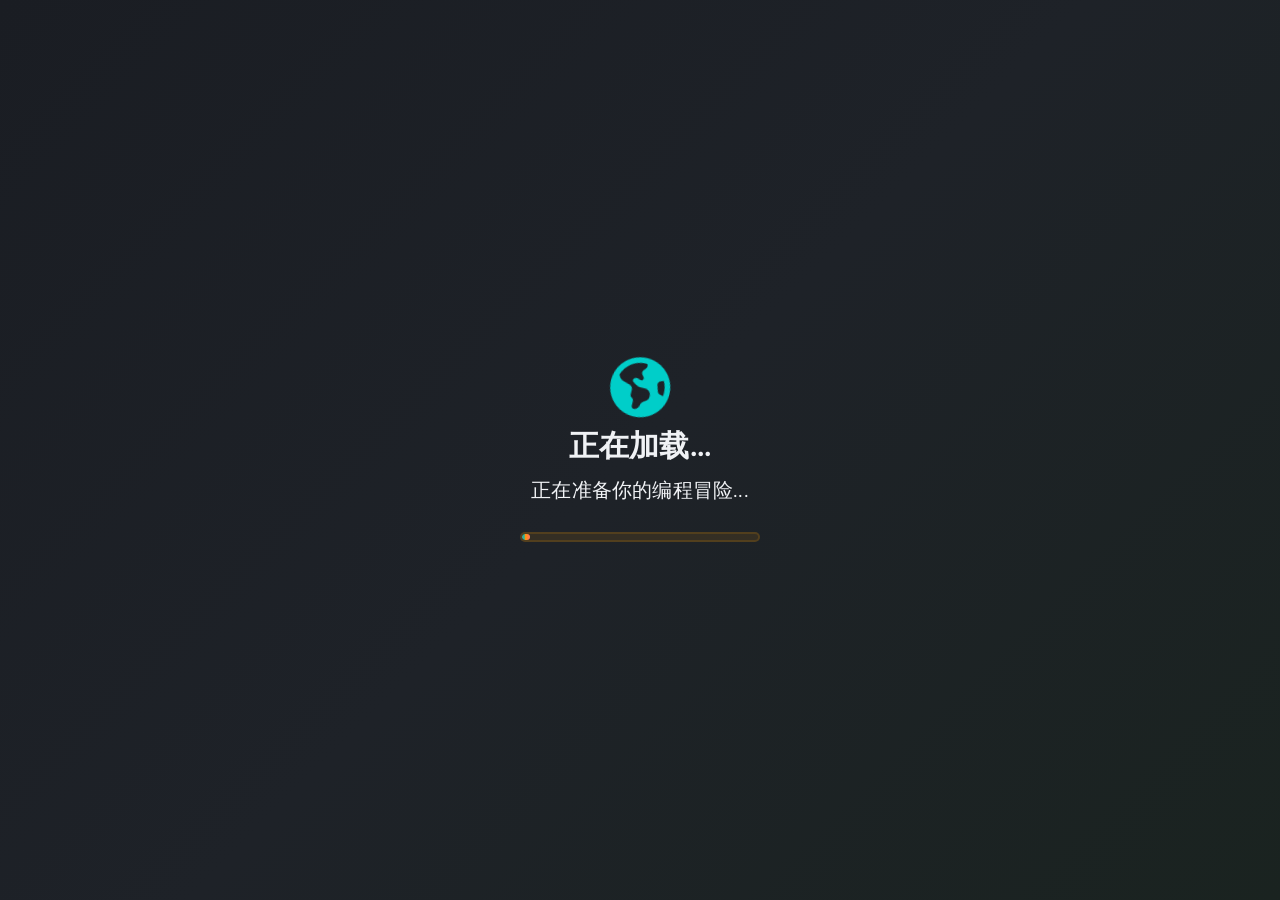
==== 开始学习.html @ da090f24 "增加双平台发布包与自动发布流程" ====
<!DOCTYPE html>
<html lang="zh-CN">
<head>
  <meta charset="UTF-8">
  <meta name="viewport" content="width=device-width, initial-scale=1.0">
  <title>开始学习 - EasyLearningCS</title>
  <meta http-equiv="refresh" content="0; url=V2.0/index.html">
  <style>
    body {
      margin: 0;
      min-height: 100vh;
      display: flex;
      align-items: center;
      justify-content: center;
      background: linear-gradient(135deg, #f6f8ff 0%, #eefbff 100%);
      font-family: -apple-system, BlinkMacSystemFont, "Segoe UI", "PingFang SC", "Hiragino Sans GB", "Microsoft YaHei", sans-serif;
      color: #1f2d3d;
    }
    .card {
      width: min(92vw, 560px);
      background: #fff;
      border-radius: 20px;
      box-shadow: 0 20px 60px rgba(64, 94, 160, 0.18);
      padding: 32px 28px;
      text-align: center;
    }
    h1 { margin: 0 0 12px; font-size: 28px; }
    p { margin: 0 0 18px; line-height: 1.7; color: #50627a; }
    a {
      display: inline-block;
      padding: 12px 22px;
      border-radius: 999px;
      background: linear-gradient(135deg, #6c5ce7, #00cec9);
      color: #fff;
      text-decoration: none;
      font-weight: 700;
    }
    .tip { margin-top: 16px; font-size: 14px; color: #7b8ba3; }
  </style>
</head>
<body>
  <div class="card">
    <h1>🌈 EasyLearningCS</h1>
    <p>正在为你打开课程主页……如果浏览器没有自动跳转，请点击下面的按钮。</p>
    <a href="V2.0/index.html">点击开始学习</a>
    <div class="tip">建议先解压整个 ZIP，再双击这个文件打开。</div>
  </div>
</body>
</html>
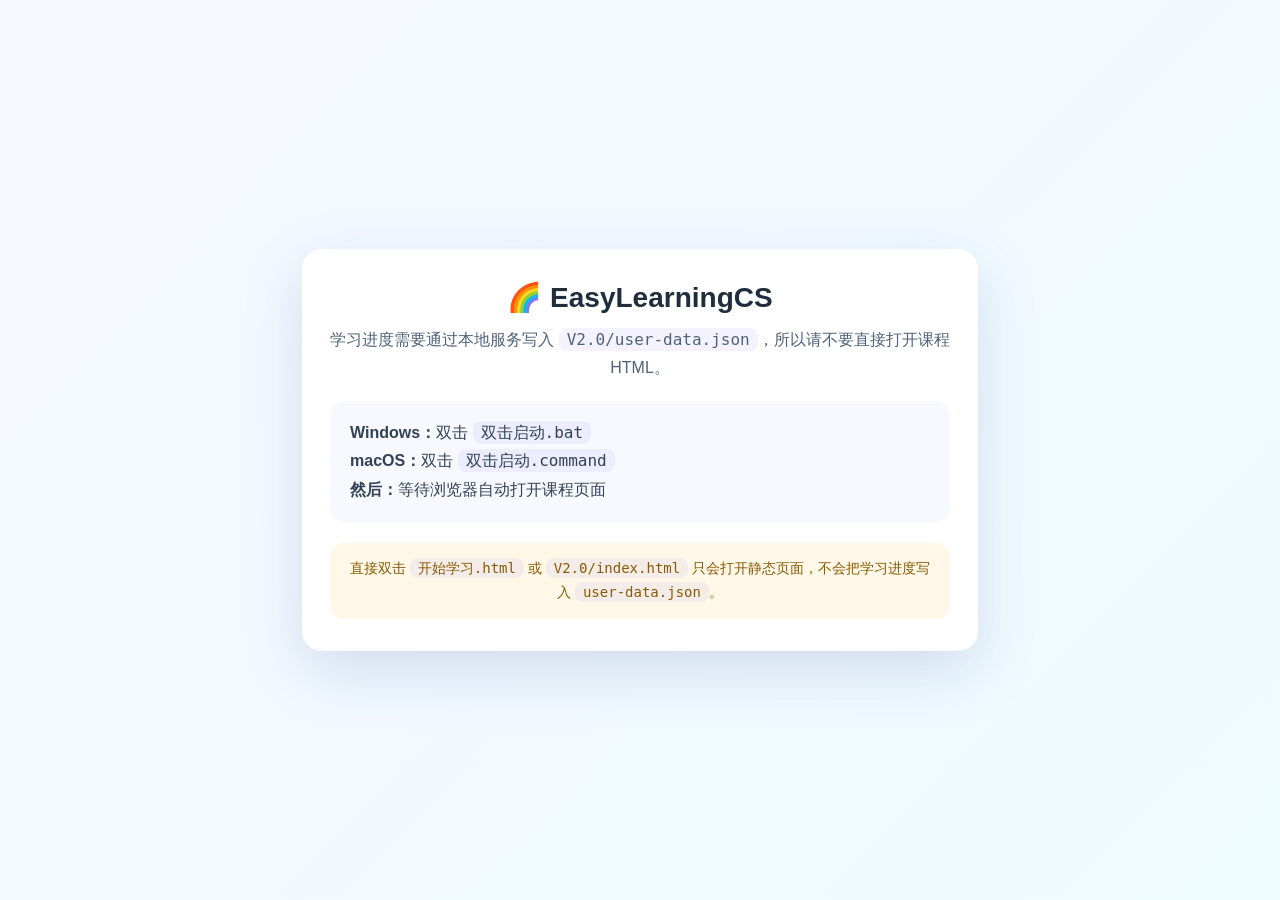
==== commit e96e3d45: "修正发布包数据保存与下载说明" ====
--- a/开始学习.html
+++ b/开始学习.html
@@ -4,7 +4,6 @@
   <meta charset="UTF-8">
   <meta name="viewport" content="width=device-width, initial-scale=1.0">
   <title>开始学习 - EasyLearningCS</title>
-  <meta http-equiv="refresh" content="0; url=V2.0/index.html">
   <style>
     body {
       margin: 0;
@@ -17,7 +16,7 @@
       color: #1f2d3d;
     }
     .card {
-      width: min(92vw, 560px);
+      width: min(92vw, 620px);
       background: #fff;
       border-radius: 20px;
       box-shadow: 0 20px 60px rgba(64, 94, 160, 0.18);
@@ -25,25 +24,43 @@
       text-align: center;
     }
     h1 { margin: 0 0 12px; font-size: 28px; }
-    p { margin: 0 0 18px; line-height: 1.7; color: #50627a; }
-    a {
-      display: inline-block;
-      padding: 12px 22px;
-      border-radius: 999px;
-      background: linear-gradient(135deg, #6c5ce7, #00cec9);
-      color: #fff;
-      text-decoration: none;
-      font-weight: 700;
+    p { margin: 0 0 16px; line-height: 1.7; color: #50627a; }
+    .steps {
+      margin: 20px 0;
+      text-align: left;
+      background: #f7f9ff;
+      border-radius: 16px;
+      padding: 18px 20px;
+      color: #334155;
+      line-height: 1.8;
     }
-    .tip { margin-top: 16px; font-size: 14px; color: #7b8ba3; }
+    .warn {
+      margin-top: 18px;
+      padding: 14px 16px;
+      border-radius: 14px;
+      background: #fff8e8;
+      color: #8a5a00;
+      font-size: 14px;
+      line-height: 1.7;
+    }
+    code {
+      background: rgba(108, 92, 231, 0.08);
+      border-radius: 8px;
+      padding: 2px 8px;
+      font-family: ui-monospace, SFMono-Regular, Menlo, Monaco, Consolas, monospace;
+    }
   </style>
 </head>
 <body>
   <div class="card">
     <h1>🌈 EasyLearningCS</h1>
-    <p>正在为你打开课程主页……如果浏览器没有自动跳转，请点击下面的按钮。</p>
-    <a href="V2.0/index.html">点击开始学习</a>
-    <div class="tip">建议先解压整个 ZIP，再双击这个文件打开。</div>
+    <p>学习进度需要通过本地服务写入 <code>V2.0/user-data.json</code>，所以请不要直接打开课程 HTML。</p>
+    <div class="steps">
+      <div><strong>Windows：</strong>双击 <code>双击启动.bat</code></div>
+      <div><strong>macOS：</strong>双击 <code>双击启动.command</code></div>
+      <div><strong>然后：</strong>等待浏览器自动打开课程页面</div>
+    </div>
+    <div class="warn">直接双击 <code>开始学习.html</code> 或 <code>V2.0/index.html</code> 只会打开静态页面，不会把学习进度写入 <code>user-data.json</code>。</div>
   </div>
 </body>
 </html>
